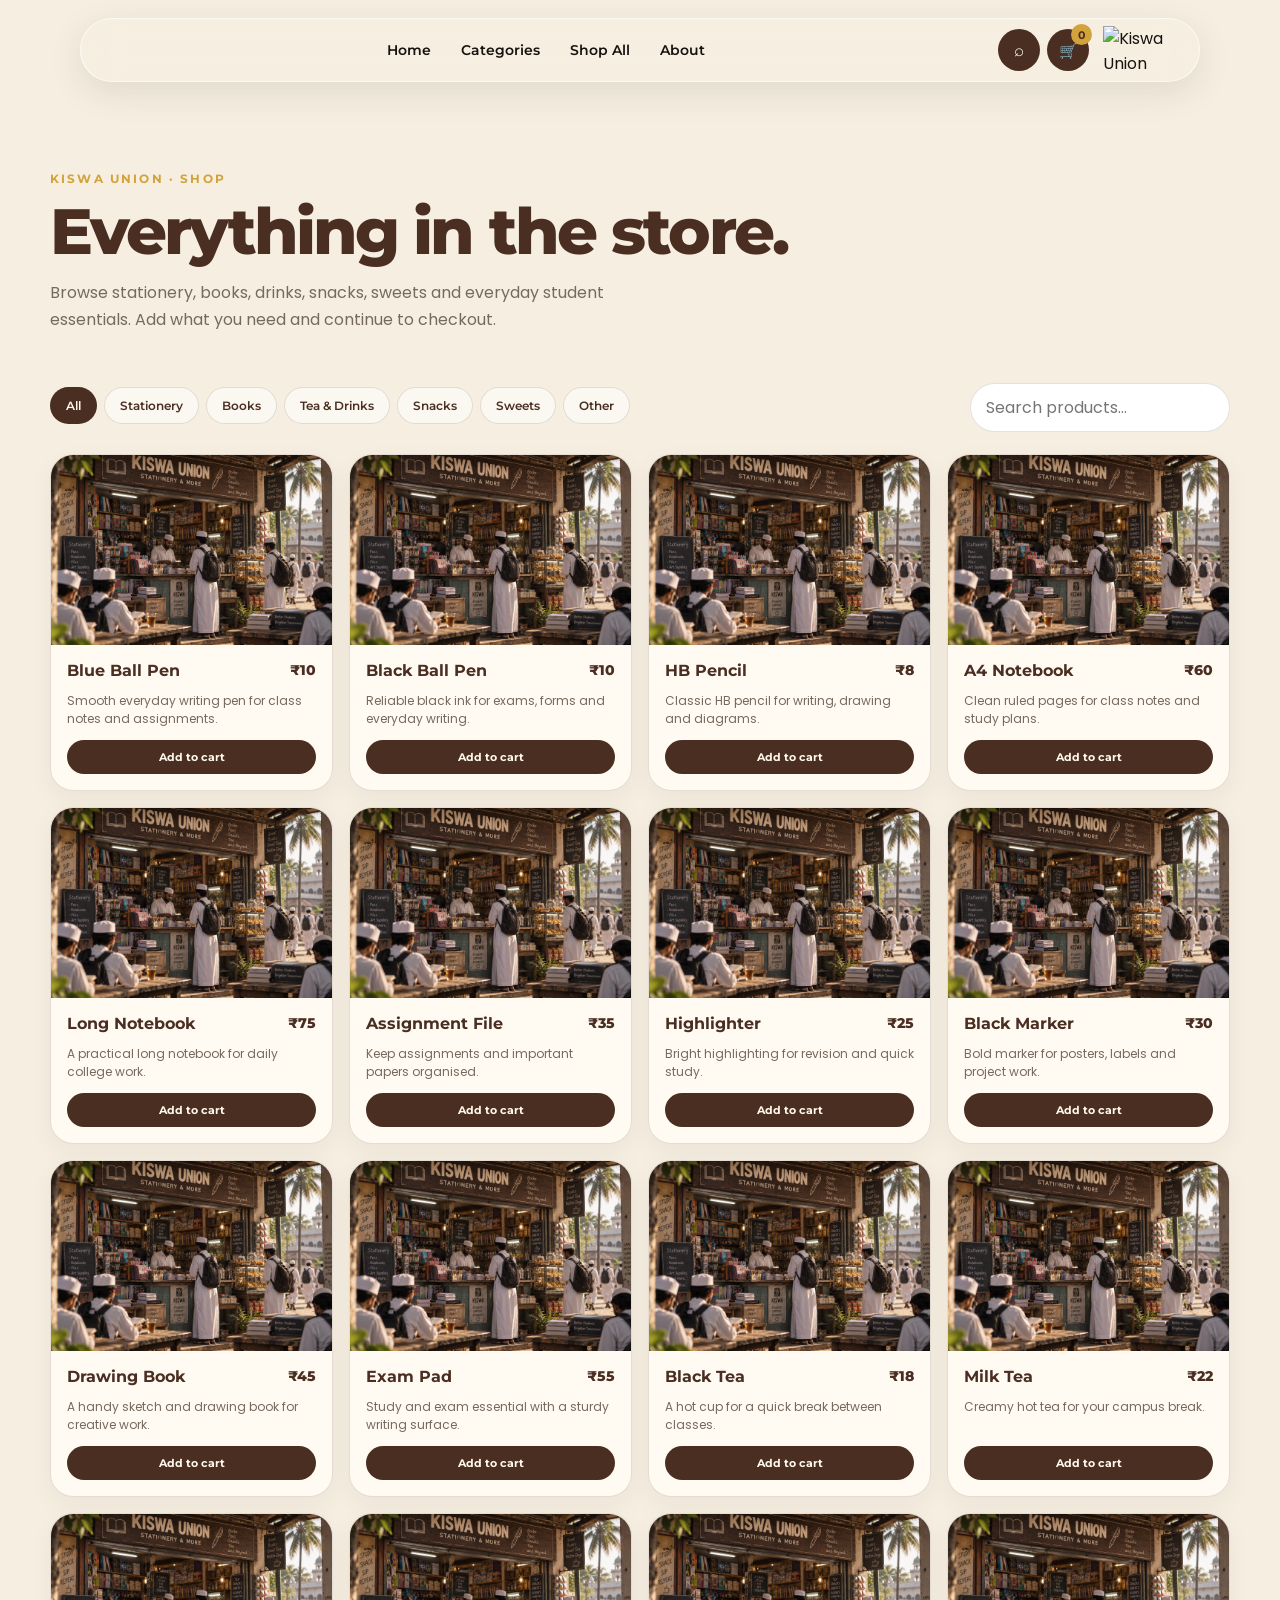
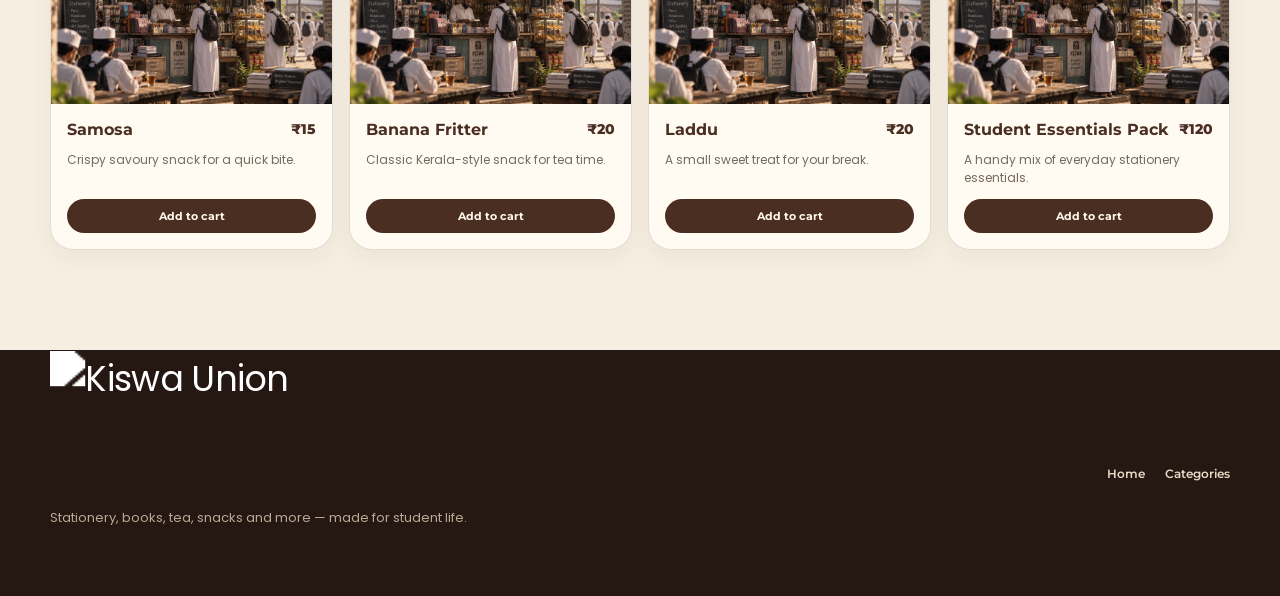
==== store.html @ 6be7a2ee "Add files via upload" ====
<!DOCTYPE html><html lang="en"><head><meta charset="UTF-8"><meta name="viewport" content="width=device-width,initial-scale=1.0"><title>Shop All — Kiswa Union</title><link rel="preconnect" href="https://fonts.googleapis.com"><link rel="preconnect" href="https://fonts.gstatic.com" crossorigin><link href="https://fonts.googleapis.com/css2?family=Montserrat:wght@500;600;700;800&family=Poppins:wght@400;500;600;700&display=swap" rel="stylesheet"><link rel="stylesheet" href="style.css"></head><body><header class="site-header"><a class="brand" href="index.html"><img src="assets/logo.png" alt="Kiswa Union"></a><nav class="nav-links" id="storeNav"><a href="index.html">Home</a><a href="index.html#categories">Categories</a><a href="store.html">Shop All</a><a href="index.html#about">About</a></nav><div class="header-actions"><button class="icon-btn" id="storeSearch">⌕</button><button class="icon-btn cart-btn" id="storeCart">🛒 <span id="storeCartCount">0</span></button><button class="menu-toggle" id="storeMenu">☰</button></div></header><main style="padding-top:120px"><section class="section" style="padding-top:45px"><span class="kicker">KISWA UNION · SHOP</span><div class="section-head"><div><h2>Everything in the store.</h2><p style="max-width:620px;color:var(--muted);line-height:1.7">Browse stationery, books, drinks, snacks, sweets and everyday student essentials. Add what you need and continue to checkout.</p></div></div><div class="menu-toolbar"><div class="category-tabs" id="storeTabs"><button class="active" data-cat="all">All</button><button data-cat="stationery">Stationery</button><button data-cat="books">Books</button><button data-cat="tea">Tea & Drinks</button><button data-cat="snacks">Snacks</button><button data-cat="sweet">Sweets</button><button data-cat="other">Other</button></div><input id="storeSearchInput" style="max-width:260px;padding:11px 15px;border:1px solid var(--line);border-radius:999px;background:#fff;outline:none" placeholder="Search products..."></div><div class="menu-grid" id="storeGrid"></div></section></main><footer class="footer"><div class="footer-brand"><img src="assets/logo.png" alt="Kiswa Union"><p>Stationery, books, tea, snacks and more — made for student life.</p></div><div class="footer-links"><a href="index.html">Home</a><a href="index.html#categories">Categories</a></div></footer><script>const products=JSON.parse(localStorage.getItem('kiswaUnionProducts')||'null')||[{"id": 1, "name": "Blue Ball Pen", "cat": "stationery", "price": 10, "desc": "Smooth everyday writing pen for class notes and assignments.", "img": "assets/images/kiswa-hero.png"}, {"id": 2, "name": "Black Ball Pen", "cat": "stationery", "price": 10, "desc": "Reliable black ink for exams, forms and everyday writing.", "img": "assets/images/kiswa-hero.png"}, {"id": 3, "name": "HB Pencil", "cat": "stationery", "price": 8, "desc": "Classic HB pencil for writing, drawing and diagrams.", "img": "assets/images/kiswa-hero.png"}, {"id": 4, "name": "A4 Notebook", "cat": "books", "price": 60, "desc": "Clean ruled pages for class notes and study plans.", "img": "assets/images/kiswa-hero.png"}, {"id": 5, "name": "Long Notebook", "cat": "books", "price": 75, "desc": "A practical long notebook for daily college work.", "img": "assets/images/kiswa-hero.png"}, {"id": 6, "name": "Assignment File", "cat": "stationery", "price": 35, "desc": "Keep assignments and important papers organised.", "img": "assets/images/kiswa-hero.png"}, {"id": 7, "name": "Highlighter", "cat": "stationery", "price": 25, "desc": "Bright highlighting for revision and quick study.", "img": "assets/images/kiswa-hero.png"}, {"id": 8, "name": "Black Marker", "cat": "stationery", "price": 30, "desc": "Bold marker for posters, labels and project work.", "img": "assets/images/kiswa-hero.png"}, {"id": 9, "name": "Drawing Book", "cat": "books", "price": 45, "desc": "A handy sketch and drawing book for creative work.", "img": "assets/images/kiswa-hero.png"}, {"id": 10, "name": "Exam Pad", "cat": "stationery", "price": 55, "desc": "Study and exam essential with a sturdy writing surface.", "img": "assets/images/kiswa-hero.png"}, {"id": 11, "name": "Black Tea", "cat": "tea", "price": 18, "desc": "A hot cup for a quick break between classes.", "img": "assets/images/kiswa-hero.png"}, {"id": 12, "name": "Milk Tea", "cat": "tea", "price": 22, "desc": "Creamy hot tea for your campus break.", "img": "assets/images/kiswa-hero.png"}, {"id": 13, "name": "Samosa", "cat": "snacks", "price": 15, "desc": "Crispy savoury snack for a quick bite.", "img": "assets/images/kiswa-hero.png"}, {"id": 14, "name": "Banana Fritter", "cat": "snacks", "price": 20, "desc": "Classic Kerala-style snack for tea time.", "img": "assets/images/kiswa-hero.png"}, {"id": 15, "name": "Laddu", "cat": "sweet", "price": 20, "desc": "A small sweet treat for your break.", "img": "assets/images/kiswa-hero.png"}, {"id": 16, "name": "Student Essentials Pack", "cat": "other", "price": 120, "desc": "A handy mix of everyday stationery essentials.", "img": "assets/images/kiswa-hero.png"}];let cat=new URLSearchParams(location.search).get('cat')||'all';const grid=document.querySelector('#storeGrid');function money(n){return '₹'+Number(n).toLocaleString('en-IN')}function render(){const q=(document.querySelector('#storeSearchInput').value||'').toLowerCase();let list=products.filter(p=>(cat==='all'||p.cat===cat)&&(`${p.name} ${p.desc}`).toLowerCase().includes(q));grid.innerHTML=list.map(p=>`<article class="menu-card"><div class="card-img"><img src="${p.img}" alt="${p.name}"></div><div class="card-body"><div class="card-top"><h3>${p.name}</h3><span class="price">${money(p.price)}</span></div><p>${p.desc}</p><div class="card-actions"><button class="add-btn" data-add="${p.id}">Add to cart</button></div></div></article>`).join('')||'<div class="empty-state">No products found.</div>'}grid.addEventListener('click',e=>{const b=e.target.closest('[data-add]');if(!b)return;const p=products.find(x=>x.id==b.dataset.add);let cart=JSON.parse(localStorage.getItem('kiswaUnionCart')||'[]');const i=cart.find(x=>x.id===p.id);if(i)i.qty++;else cart.push({...p,qty:1});localStorage.setItem('kiswaUnionCart',JSON.stringify(cart));updateCount();b.textContent='Added ✓';setTimeout(()=>b.textContent='Add to cart',900)});function updateCount(){const c=JSON.parse(localStorage.getItem('kiswaUnionCart')||'[]').reduce((s,i)=>s+i.qty,0);document.querySelector('#storeCartCount').textContent=c}document.querySelector('#storeSearchInput').addEventListener('input',render);document.querySelector('#storeTabs').addEventListener('click',e=>{const b=e.target.closest('[data-cat]');if(!b)return;cat=b.dataset.cat;document.querySelectorAll('#storeTabs button').forEach(x=>x.classList.toggle('active',x===b));render()});document.querySelector('#storeCart').onclick=()=>location.href='index.html#cart';document.querySelector('#storeMenu').onclick=()=>document.querySelector('#storeNav').classList.toggle('show');window.addEventListener('scroll',()=>document.querySelector('.site-header').classList.toggle('scrolled',scrollY>50));updateCount();render();</script></body></html>
---- style.css ----
@import url('https://fonts.googleapis.com/css2?family=Montserrat:wght@500;600;700;800&family=Poppins:wght@400;500;600;700&display=swap');
:root{--bg:#f6efe1;--paper:#fffaf2;--ink:#17120f;--muted:#766a5e;--brown:#4b2e22;--brown2:#251711;--gold:#d2a33b;--green:#63705a;--line:rgba(75,46,34,.14);--shadow:0 24px 70px rgba(45,28,20,.13);--radius:28px}
*{box-sizing:border-box}html{scroll-behavior:smooth}body{margin:0;background:var(--bg);color:var(--ink);font-family:Poppins,Arial,sans-serif;overflow-x:hidden}body.locked{overflow:hidden}img{max-width:100%;display:block}button,a,input,select,textarea{font:inherit}button,a{cursor:pointer;-webkit-tap-highlight-color:transparent}a{text-decoration:none;color:inherit}button{border:0}.malli{font-family:Poppins,sans-serif}.loader{position:fixed;inset:0;z-index:9999;background:var(--brown2);color:#fff7e7;display:grid;place-items:center;align-content:center;gap:13px;transition:.6s}.loader.hide{opacity:0;visibility:hidden}.loader-mark{font-family:Montserrat;font-weight:800;font-size:46px;letter-spacing:-3px}.loader-line{width:100px;height:3px;background:var(--gold);border-radius:20px}.loader p{font-family:Montserrat;font-weight:600;margin:0}
.site-header{position:fixed;z-index:50;top:18px;left:50%;transform:translateX(-50%);width:min(1120px,calc(100% - 36px));display:flex;align-items:center;gap:14px;padding:7px 10px 7px 16px;background:rgba(247,239,225,.60);border:1px solid rgba(255,255,255,.58);backdrop-filter:blur(22px);-webkit-backdrop-filter:blur(22px);border-radius:999px;box-shadow:0 10px 35px rgba(40,25,17,.10);transition:.35s ease}.site-header.scrolled{top:9px;width:min(970px,calc(100% - 56px));padding:5px 8px 5px 13px;background:rgba(247,239,225,.42);box-shadow:0 7px 26px rgba(40,25,17,.08)}.brand{width:86px;flex:0 0 86px;order:3;margin-left:auto}.brand img{width:100%;height:48px;object-fit:contain}.site-header.scrolled .brand{width:72px;flex-basis:72px}.site-header.scrolled .brand img{height:40px}.nav-links{display:flex;align-items:center;justify-content:center;gap:2px;flex:1;order:1;margin-left:10px}.nav-links a{padding:9px 14px;border-radius:999px;font-family:Montserrat;font-size:14px;font-weight:600;white-space:nowrap;transition:.25s}.nav-links a:hover{background:rgba(75,46,34,.10)}.site-header.scrolled .nav-links a{padding:7px 12px;font-size:13px}.header-actions{display:flex;align-items:center;gap:7px;order:2;flex:0 0 auto}.icon-btn,.menu-toggle{width:42px;height:42px;border-radius:50%;display:grid;place-items:center;background:var(--brown);color:#fff8eb;font-size:17px;position:relative}.cart-btn{font-size:15px}.cart-btn span{position:absolute;right:-3px;top:-5px;width:21px;height:21px;border-radius:50%;display:grid;place-items:center;background:var(--gold);color:var(--brown);font:700 11px Montserrat}.menu-toggle{display:none;background:rgba(75,46,34,.12);color:var(--brown)}
.hero{min-height:780px;position:relative;display:grid;align-items:end;overflow:hidden}.hero-image{position:absolute;inset:0;background:url('assets/images/kiswa-hero.png') center/cover no-repeat;transform:scale(1.02)}.hero-overlay{position:absolute;inset:0;background:linear-gradient(90deg,rgba(18,10,7,.83) 0%,rgba(18,10,7,.56) 42%,rgba(18,10,7,.16) 78%),linear-gradient(0deg,rgba(18,10,7,.48),transparent 45%)}.hero-content{position:relative;z-index:2;width:min(1180px,calc(100% - 40px));margin:0 auto;padding:180px 0 110px;color:white}.eyebrow,.kicker{font:700 12px Montserrat;letter-spacing:.18em;text-transform:uppercase;color:var(--gold)}.hero h1{font:800 clamp(52px,7.5vw,104px)/.93 Montserrat;margin:18px 0 25px;letter-spacing:-.055em}.hero h1 span{color:#f1dca8}.hero p{max-width:650px;font-size:clamp(17px,2vw,22px);line-height:1.65;color:#f7ead8;margin:0 0 30px}.hero-actions{display:flex;gap:12px;flex-wrap:wrap}.btn{display:inline-flex;align-items:center;justify-content:center;min-height:50px;padding:13px 22px;border-radius:999px;font-family:Montserrat;font-weight:700;font-size:14px;transition:.25s}.btn:hover{transform:translateY(-3px)}.btn-primary{background:var(--gold);color:var(--brown);box-shadow:0 12px 30px rgba(210,163,59,.22)}.btn-glass{border:1px solid rgba(255,255,255,.45);background:rgba(255,255,255,.08);color:white;backdrop-filter:blur(10px)}.btn-dark{background:var(--brown);color:#fff8ec}.hero-mini{margin-top:22px;font-size:13px;color:#eadbc6}.hero-mini span{color:#88a07c}.hero-card{position:absolute;z-index:2;right:6%;bottom:80px;width:180px;padding:18px;border:1px solid rgba(255,255,255,.35);background:rgba(30,18,12,.28);backdrop-filter:blur(12px);border-radius:20px;color:#fff;transform:rotate(3deg)}.hero-card b{display:block;font:700 22px Montserrat}.hero-card span{display:block;font:500 14px Poppins}.hero-card small{display:block;margin-top:12px;color:#e2bd68;font:700 10px Montserrat;letter-spacing:.14em;text-transform:uppercase}
.trust-strip{width:min(1120px,calc(100% - 40px));margin:-1px auto 0;background:var(--paper);padding:24px 32px;display:grid;grid-template-columns:repeat(4,1fr);gap:18px;border-radius:26px 26px 0 0;position:relative;z-index:5;box-shadow:0 -15px 45px rgba(45,28,20,.08)}.trust-strip div{display:flex;gap:12px;align-items:center}.trust-strip strong{font:700 12px Montserrat;color:var(--gold)}.trust-strip span{font-size:14px;font-weight:600}
.section{width:min(1180px,calc(100% - 40px));margin:auto;padding:100px 0}.section-head{display:flex;justify-content:space-between;align-items:end;gap:30px;margin-bottom:34px}.section-head h2,.story-copy h2,.offer-card h2,.visit-card h2{font:800 clamp(40px,5vw,68px)/.98 Montserrat;letter-spacing:-.045em;margin:10px 0 0;color:var(--brown)}.text-link{font:700 13px Montserrat;border-bottom:1px solid var(--brown);padding-bottom:7px}.category-grid{display:grid;grid-template-columns:1.4fr 1fr 1fr;grid-template-rows:1fr 1fr;gap:16px}.category-card{position:relative;min-height:220px;border:1px solid var(--line);border-radius:25px;padding:26px;background:linear-gradient(135deg,#fffaf2,#efe1c8);overflow:hidden;display:flex;flex-direction:column;justify-content:space-between;transition:.3s}.category-card:hover{transform:translateY(-5px);box-shadow:var(--shadow)}.category-large{grid-row:span 2;background:linear-gradient(145deg,#4b2e22,#291a13);color:#fff7e8}.category-icon{font-size:34px}.category-card small{font:700 10px Montserrat;letter-spacing:.15em;color:var(--gold)}.category-card h3{font:700 25px Montserrat;margin:7px 0}.category-card p{font-size:14px;line-height:1.55;color:var(--muted);max-width:330px}.category-large p{color:#dfd0bc}.category-card>b{position:absolute;right:24px;bottom:22px;font-size:24px;color:var(--gold)}
.featured-section{padding-top:30px}.menu-toolbar{display:flex;justify-content:space-between;gap:18px;align-items:center;margin-bottom:22px}.category-tabs{display:flex;gap:7px;overflow:auto;padding-bottom:4px}.category-tabs button,.filter-fav{background:rgba(255,255,255,.55);border:1px solid var(--line);padding:10px 15px;border-radius:999px;white-space:nowrap;font:600 12px Montserrat;color:var(--brown)}.category-tabs button.active,.category-tabs button:hover,.filter-fav.active{background:var(--brown);color:#fff8ec}.menu-grid{display:grid;grid-template-columns:repeat(4,1fr);gap:16px}.menu-card{background:var(--paper);border:1px solid var(--line);border-radius:23px;overflow:hidden;box-shadow:0 8px 25px rgba(45,28,20,.05);transition:.3s}.menu-card:hover{transform:translateY(-5px);box-shadow:var(--shadow)}.card-img{height:190px;position:relative;overflow:hidden;background:#eadbc1}.card-img img{width:100%;height:100%;object-fit:cover;filter:saturate(.78)}.fav-btn{position:absolute;right:10px;top:10px;width:36px;height:36px;border-radius:50%;background:rgba(255,250,242,.9);font-size:18px;color:var(--brown)}.fav-btn.active{background:var(--gold)}.card-body{padding:16px}.card-top{display:flex;justify-content:space-between;gap:8px;align-items:start}.card-body h3{font:700 16px Montserrat;margin:0;color:var(--brown)}.price{font:800 14px Montserrat;color:var(--brown);white-space:nowrap}.card-body p{font-size:12px;line-height:1.5;color:var(--muted);min-height:36px}.card-actions{display:flex;gap:7px}.add-btn{flex:1;background:var(--brown);color:#fff8ec;border-radius:999px;padding:10px;font:700 11px Montserrat}.info-btn{width:36px;border:1px solid var(--line);border-radius:50%;background:transparent;color:var(--brown)}.hidden-action{display:none}
.story-section{width:min(1180px,calc(100% - 40px));margin:0 auto 100px;display:grid;grid-template-columns:1fr 1fr;background:#e8dcc8;border-radius:32px;overflow:hidden}.story-image{min-height:540px}.story-image img{width:100%;height:100%;object-fit:cover}.story-copy{padding:70px 65px;display:flex;flex-direction:column;justify-content:center}.story-copy p{color:var(--muted);font-size:16px;line-height:1.8;max-width:540px}.story-points{display:grid;gap:12px;margin:12px 0 25px}.story-points div{display:flex;gap:10px;align-items:center;font:600 14px Montserrat}.story-points span{width:26px;height:26px;border-radius:50%;display:grid;place-items:center;background:var(--gold);color:var(--brown)}
.offer-section{width:min(1180px,calc(100% - 40px));margin:0 auto 100px;display:grid;grid-template-columns:1fr 1fr;border-radius:30px;overflow:hidden;background:var(--brown2)}.offer-card{padding:65px;color:#fff5e5}.offer-card h2{color:#fff5e5}.offer-card p{color:#d5c5b1;max-width:470px;line-height:1.7}.offer-tag{font:700 11px Montserrat;letter-spacing:.15em;color:var(--gold)}.offer-art{min-height:360px;background:linear-gradient(135deg,#b78b42,#e5c680);display:grid;place-items:center}.offer-art{
  position:relative;
  overflow:hidden;
  min-height:100%;
  background:#3b241b;
}

.offer-art img{
  width:100%;
  height:100%;
  display:block;
  object-fit:cover;
  object-position:center;
  transition:transform .6s ease;
}

.offer-art:hover img{
  transform:scale(1.03);
}
.visit-section{width:min(1180px,calc(100% - 40px));margin:0 auto 100px}.visit-card{background:var(--paper);border:1px solid var(--line);border-radius:30px;padding:55px;display:grid;grid-template-columns:1fr 1fr;gap:40px}.visit-card p{color:var(--muted);line-height:1.9}.steps{display:grid;gap:12px;align-content:center}.steps>div{display:grid;grid-template-columns:55px 1fr;column-gap:14px;padding:18px;border:1px solid var(--line);border-radius:18px;background:#f5ecdd}.steps span{grid-row:span 2;color:var(--gold);font:700 12px Montserrat}.steps b{font:700 15px Montserrat}.steps small{color:var(--muted);margin-top:3px}
.footer{background:var(--brown2);color:#f7ead8;padding:55px max(25px,calc((100% - 1180px)/2));display:flex;justify-content:space-between;gap:30px;align-items:center}.footer-brand img{width:100px;height:50px;object-fit:contain}.footer p{max-width:420px;color:#bba996;font-size:13px}.footer-links{display:flex;gap:20px;align-items:center;flex-wrap:wrap}.footer-links a,.footer-links button{background:none;color:#e9dac7;font:600 12px Montserrat}.admin-hidden-trigger{opacity:0;width:1px;height:1px;padding:0;overflow:hidden}
.overlay{position:fixed;inset:0;background:rgba(20,11,7,.5);backdrop-filter:blur(5px);z-index:70;opacity:0;visibility:hidden;transition:.25s}.overlay.show{opacity:1;visibility:visible}.drawer{position:fixed;z-index:80;top:0;right:0;height:100dvh;width:min(480px,100%);background:var(--paper);padding:30px;transform:translateX(105%);transition:.35s;display:flex;flex-direction:column;box-shadow:-20px 0 70px rgba(0,0,0,.2)}.drawer.show{transform:translateX(0)}.drawer-head{display:flex;justify-content:space-between;align-items:start;margin-bottom:22px}.drawer-head h3{font:800 40px Montserrat;color:var(--brown);margin:6px 0}.close-btn,.modal-close{width:40px;height:40px;border-radius:50%;background:var(--brown);color:#fff8ec;font-size:24px;display:grid;place-items:center}.search-input{width:100%;border:1px solid var(--line);background:#fff;border-radius:16px;padding:14px;outline:none}.search-results{overflow:auto;margin-top:18px;display:grid;gap:9px}.search-item{display:flex;justify-content:space-between;gap:10px;padding:13px;background:#fff;border-radius:16px;border:1px solid var(--line);text-align:left}.cart-items{overflow:auto;flex:1;display:grid;align-content:start;gap:10px}.cart-item{display:grid;grid-template-columns:65px 1fr auto;gap:10px;align-items:center;background:#fff;padding:10px;border-radius:17px;border:1px solid var(--line)}.cart-item img{width:65px;height:65px;object-fit:cover;border-radius:13px}.cart-item h4{font:700 14px Montserrat;margin:0;color:var(--brown)}.cart-item p{margin:4px 0;color:var(--muted);font-size:12px}.qty{display:flex;align-items:center;gap:7px}.qty button{width:26px;height:26px;border-radius:50%;background:#f1e6d3;color:var(--brown)}.cart-bottom{border-top:1px solid var(--line);padding-top:16px}.total-row{display:flex;justify-content:space-between;font:700 18px Montserrat}.checkout-btn,.whatsapp-btn{width:100%;padding:14px;border-radius:999px;background:var(--brown);color:#fff8ec;margin-top:9px;font:700 13px Montserrat}.whatsapp-btn{background:#258b55}.modal-wrap{position:fixed;inset:0;z-index:100;display:grid;place-items:center;background:rgba(24,12,7,.6);backdrop-filter:blur(7px);opacity:0;visibility:hidden;padding:18px;transition:.25s}.modal-wrap.show{opacity:1;visibility:visible}.modal{width:min(570px,100%);max-height:91dvh;overflow:auto;background:var(--paper);border-radius:28px;padding:32px;position:relative;box-shadow:var(--shadow)}.modal-close{position:absolute;right:15px;top:15px}.modal h2{font:800 42px/1 Montserrat;color:var(--brown);margin:10px 0 22px}.checkout-help,.payment-note{color:var(--muted);font-size:13px}.student-details-box{display:grid;gap:13px}.modal form{display:grid;gap:13px}.modal label{display:grid;gap:6px;font:600 12px Montserrat;color:var(--brown)}.modal input,.modal select,.modal textarea{width:100%;padding:13px 14px;border:1px solid var(--line);border-radius:13px;background:#fff;outline:none;color:var(--ink);font-family:Poppins}.order-summary-box{background:#f0e3cf;border-radius:17px;padding:15px;display:grid;gap:9px}.order-summary-box>div{display:flex;justify-content:space-between;font-size:13px}.coupon-row{gap:8px}.coupon-row input{flex:1}.coupon-btn{padding:0 15px;border-radius:12px;background:var(--brown);color:white;font-size:12px}.summary-total{border-top:1px solid var(--line);padding-top:10px;font:800 18px Montserrat}.coupon-message{color:var(--green)}.payment-icon,.success-check{width:60px;height:60px;border-radius:50%;background:var(--green);color:white;display:grid;place-items:center;font:800 25px Montserrat;margin-bottom:15px}.fake-payment{display:grid;gap:9px;margin:18px 0}.fake-input{background:#fff;border:1px solid var(--line);padding:14px;border-radius:13px;display:flex;justify-content:space-between;font-size:13px}.upi-qr{display:grid;place-items:center;margin:14px auto}.payment-actions{display:grid;grid-template-columns:1fr 1fr;gap:9px}.payment-actions .checkout-btn{margin:0;text-align:center}.payment-disclaimer,.demo-note{font-size:11px;color:var(--muted);display:block;margin-top:13px}.success-actions{display:grid;gap:9px}.success-check{margin:0}.order-number,.tracking-id{font:700 12px Montserrat;color:var(--muted)}.track{display:grid;grid-template-columns:1fr auto 1fr auto 1fr;align-items:center;margin:25px 0}.track-step{display:grid;justify-items:center;gap:5px;color:#a89b88;text-align:center;font-size:11px}.track-step span{width:30px;height:30px;border-radius:50%;display:grid;place-items:center;background:#e5d8bc}.track-step.done,.track-step.active{color:var(--brown)}.track-step.done span,.track-step.active span{background:var(--gold);color:var(--brown)}.track-line{height:2px;background:#d6c7aa}.tracking-note{margin-top:20px;padding:15px;border-radius:15px;background:#f0e3cf;color:var(--brown);font-size:13px}
.admin-head{display:flex;justify-content:space-between;gap:15px;align-items:start}.admin-stats{display:grid;grid-template-columns:repeat(4,1fr);gap:9px;margin:20px 0}.admin-stat{padding:15px;background:#f0e3cf;border-radius:15px;display:grid;gap:3px}.admin-stat strong{font:800 20px Montserrat;color:var(--brown)}.admin-stat span{font-size:11px;color:var(--muted)}.admin-grid{display:grid;grid-template-columns:.9fr 1.1fr;gap:15px}.admin-card{background:#fff;border:1px solid var(--line);border-radius:18px;padding:18px;margin-top:15px}.admin-card-head{display:flex;justify-content:space-between;align-items:center;gap:10px}.admin-card h3{font:700 16px Montserrat;color:var(--brown)}.admin-product-list,.admin-orders{display:grid;gap:8px;max-height:350px;overflow:auto}.admin-product-row,.admin-order-row{display:grid;grid-template-columns:48px 1fr auto;gap:9px;align-items:center;padding:9px;border:1px solid var(--line);border-radius:13px}.admin-product-row img{width:48px;height:48px;border-radius:10px;object-fit:cover}.admin-product-main{display:grid;gap:3px}.admin-product-main strong{font-size:12px}.admin-product-main small,.admin-order-row small{font-size:10px;color:var(--muted)}.admin-product-actions{display:flex;gap:5px}.admin-product-actions button,.danger-btn{padding:7px 9px;border-radius:9px;background:#eee1ce;font-size:10px}.admin-product-actions .danger,.danger-btn{background:#f2d6d1;color:#8b2e25}.admin-order-row{grid-template-columns:1fr auto}
.empty-state{padding:35px;border:1px dashed var(--line);border-radius:20px;color:var(--muted);text-align:center;grid-column:1/-1}
@media(max-width:950px){.site-header{width:calc(100% - 26px)}.nav-links{margin-left:0}.nav-links a{padding:8px 10px;font-size:12px}.menu-grid{grid-template-columns:repeat(3,1fr)}.category-grid{grid-template-columns:1fr 1fr}.category-large{grid-row:auto;grid-column:span 2}.hero-card{display:none}.story-copy{padding:45px}.admin-grid{grid-template-columns:1fr}}
@media(max-width:700px){.site-header{top:10px;padding:6px 7px}.nav-links{position:absolute;top:62px;left:0;right:0;display:none;flex-direction:column;align-items:stretch;padding:10px;background:rgba(255,250,242,.94);border:1px solid var(--line);border-radius:20px;box-shadow:var(--shadow);margin:0}.nav-links.show{display:flex}.nav-links a{text-align:center;padding:11px}.menu-toggle{display:grid}.brand{width:75px;flex-basis:75px}.brand img{height:42px}.header-actions{margin-left:auto}.hero{min-height:760px}.hero-content{width:calc(100% - 30px);padding-bottom:80px}.hero h1{font-size:54px}.hero p{font-size:15px}.trust-strip{width:calc(100% - 20px);grid-template-columns:1fr 1fr;padding:20px}.section,.story-section,.offer-section,.visit-section{width:calc(100% - 28px)}.section{padding:75px 0}.section-head{align-items:start;flex-direction:column;gap:12px}.category-grid{grid-template-columns:1fr}.category-large{grid-column:auto}.menu-toolbar{align-items:start;flex-direction:column}.menu-grid{grid-template-columns:1fr 1fr}.story-section{grid-template-columns:1fr}.story-image{min-height:300px}.story-copy{padding:35px}.offer-section{grid-template-columns:1fr}.offer-card{padding:40px}.offer-art{min-height:260px}.visit-card{grid-template-columns:1fr;padding:35px}.footer{flex-direction:column;align-items:flex-start}.payment-actions{grid-template-columns:1fr}.admin-stats{grid-template-columns:1fr 1fr}}
@media(max-width:480px){.menu-grid{grid-template-columns:1fr}.hero h1{font-size:47px}.hero-actions .btn{width:100%}.trust-strip{grid-template-columns:1fr}.site-header.scrolled{width:calc(100% - 24px)}.site-header.scrolled .nav-links a{font-size:12px}}
.stationery-card{
  position:relative;
  overflow:hidden;
  background:#3b241b;
}

.stationery-card .category-image{
  position:absolute;
  inset:0;
  width:100%;
  height:100%;
  object-fit:cover;
  object-position:center;
  transition:transform .6s ease;
}

.stationery-card .category-overlay{
  position:absolute;
  inset:0;
  background:linear-gradient(
    180deg,
    rgba(40,22,15,.05) 15%,
    rgba(40,22,15,.35) 50%,
    rgba(40,22,15,.94) 100%
  );
}

.stationery-card:hover .category-image{
  transform:scale(1.05);
}

.stationery-card .category-content,
.stationery-card > b{
  position:relative;
  z-index:2;
}

.footer-brand img {
  width: 190px;
  height: 90px;
  object-fit: contain;
  filter: brightness(0) invert(1);
  transform: scale(2.2);
  transform-origin: left center;
}

.story-image{
  overflow:hidden;
}

.story-image img{
  width:100%;
  height:100%;
  object-fit:cover;
  transition:transform .6s ease;
}

.story-image:hover img{
  transform:scale(1.04);
}


.hero-image{
  transition:transform .7s ease;
}

.hero:hover .hero-image{
  transform:scale(1.04);
}

.heed {
  transition: transform 0.4s ease;
  transform-origin: left center;
}

.heed:hover {
  transform: scale(1.03);
}

.heed:hover {
  transform: scale(1.02);
}


/* ================================
   LARGE ADMIN PANEL
================================ */

.admin-modal {
  width: min(1150px, 96vw);
  max-width: 1150px;
  max-height: 94vh;
  overflow-y: auto;
  padding: 42px;
}

/* Admin header */
.admin-head {
  display: flex;
  align-items: center;
  justify-content: space-between;
  gap: 20px;
  margin-bottom: 25px;
  padding-right: 35px;
}

/* Statistics */
.admin-stats {
  display: grid;
  grid-template-columns: repeat(4, 1fr);
  gap: 14px;
  margin-bottom: 22px;
}

.admin-stat {
  background: #fff;
  border: 1px solid var(--line);
  border-radius: 20px;
  padding: 20px;
  display: grid;
  gap: 5px;
}

.admin-stat strong {
  font-size: 28px;
  color: var(--brown);
}

.admin-stat span {
  color: var(--muted);
  font-size: 14px;
}

/* Product form + product list */
.admin-grid {
  display: grid;
  grid-template-columns: 360px minmax(0, 1fr);
  gap: 20px;
  align-items: start;
}

.admin-card {
  background: rgba(255,255,255,.72);
  border: 1px solid var(--line);
  border-radius: 24px;
  padding: 22px;
  min-width: 0;
}

.admin-card-head {
  display: flex;
  align-items: center;
  justify-content: space-between;
  gap: 12px;
  margin-bottom: 18px;
}

.admin-card-head h3 {
  margin: 0;
  color: var(--brown);
  font-size: 22px;
}

/* PRODUCT LIST */
.admin-product-list {
  display: grid;
  gap: 10px;
  max-height: 560px;
  overflow-y: auto;
  padding-right: 6px;
}

/* scrollbar */
.admin-product-list::-webkit-scrollbar {
  width: 7px;
}

.admin-product-list::-webkit-scrollbar-thumb {
  background: #c9b99a;
  border-radius: 20px;
}

.admin-product-list::-webkit-scrollbar-track {
  background: transparent;
}

/* Each product */
.admin-product-row {
  display: grid;
  grid-template-columns: 65px minmax(0, 1fr) auto;
  align-items: center;
  gap: 12px;
  background: #fff;
  border: 1px solid var(--line);
  border-radius: 17px;
  padding: 10px;
}

.admin-product-row img {
  width: 65px;
  height: 65px;
  object-fit: cover;
  border-radius: 13px;
  background: #eee;
}

.admin-product-main {
  min-width: 0;
}

.admin-product-main strong {
  display: block;
  color: var(--brown);
  font-size: 16px;
  white-space: nowrap;
  overflow: hidden;
  text-overflow: ellipsis;
}

.admin-product-main small {
  display: block;
  color: var(--muted);
  margin-top: 5px;
}

.admin-product-actions {
  display: flex;
  gap: 6px;
}

.admin-product-actions button {
  padding: 9px 12px;
  border-radius: 10px;
  background: #eee2ca;
  color: var(--brown);
  font-size: 13px;
}

.admin-product-actions button.danger {
  background: #f4d8d2;
  color: #8d3328;
}

/* Recent orders */
.admin-orders-card {
  margin-top: 20px;
}

.admin-orders {
  display: grid;
  gap: 10px;
  max-height: 280px;
  overflow-y: auto;
}

.admin-order-row {
  display: flex;
  justify-content: space-between;
  align-items: center;
  gap: 15px;
  background: #fff;
  border: 1px solid var(--line);
  border-radius: 15px;
  padding: 14px 16px;
}

.admin-order-row small {
  display: block;
  color: var(--muted);
  margin-top: 4px;
}

/* Mobile */
@media (max-width: 800px) {
  .admin-modal {
    width: 96vw;
    padding: 25px;
  }

  .admin-grid {
    grid-template-columns: 1fr;
  }

  .admin-stats {
    grid-template-columns: repeat(2, 1fr);
  }

  .admin-product-list {
    max-height: 450px;
  }
}

@media (max-width: 500px) {
  .admin-modal {
    padding: 20px;
  }

  .admin-head {
    align-items: flex-start;
    flex-direction: column;
  }

  .admin-stats {
    grid-template-columns: 1fr 1fr;
  }

  .admin-product-row {
    grid-template-columns: 55px minmax(0, 1fr);
  }

  .admin-product-row img {
    width: 55px;
    height: 55px;
  }

  .admin-product-actions {
    grid-column: 2;
  }
}

.hero-card{
  transform-origin:50% 0%;
  animation: hangingBoard 5s ease-in-out infinite;
  will-change:transform;
}

@keyframes hangingBoard{
  0%{
    transform:rotate(3deg) translateY(0);
  }

  20%{
    transform:rotate(1.2deg) translateY(1px);
  }

  40%{
    transform:rotate(-2.5deg) translateY(3px);
  }

  60%{
    transform:rotate(-1deg) translateY(1px);
  }

  80%{
    transform:rotate(2deg) translateY(2px);
  }

  100%{
    transform:rotate(3deg) translateY(0);
  }
}
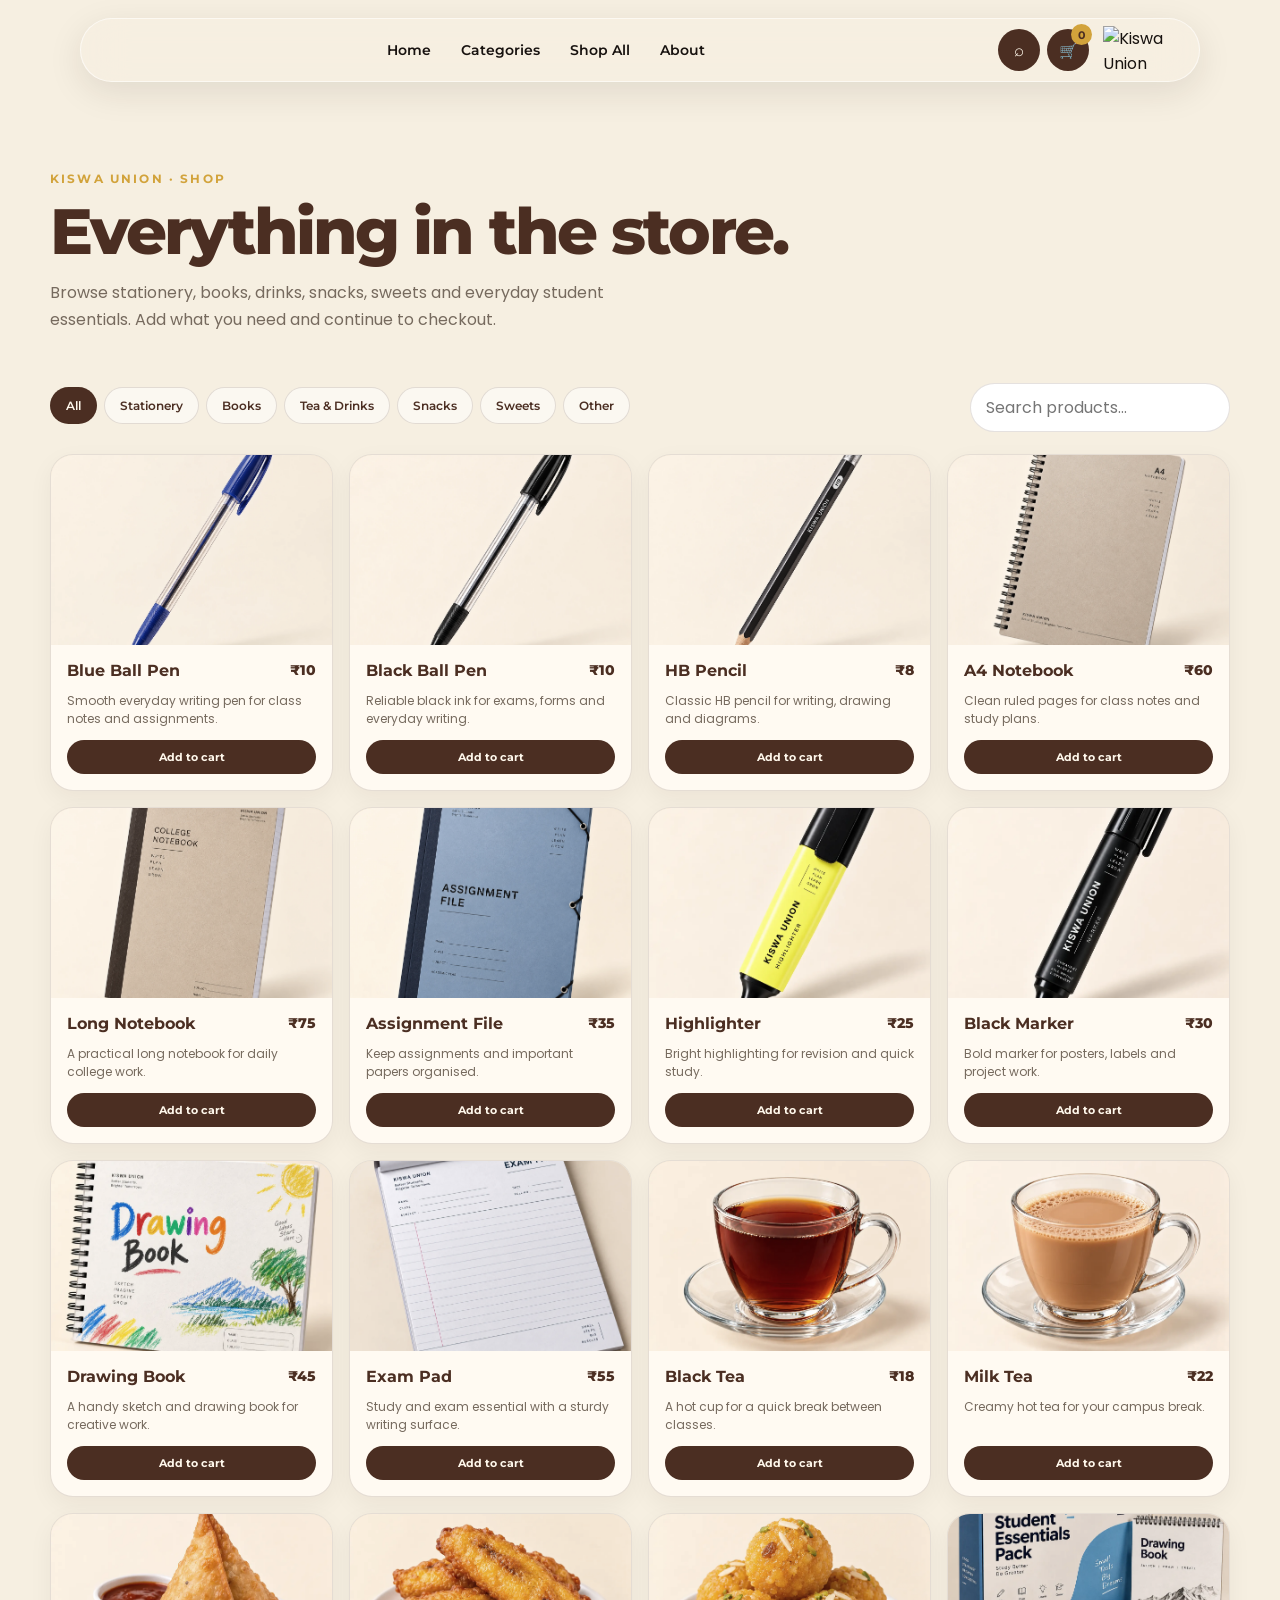
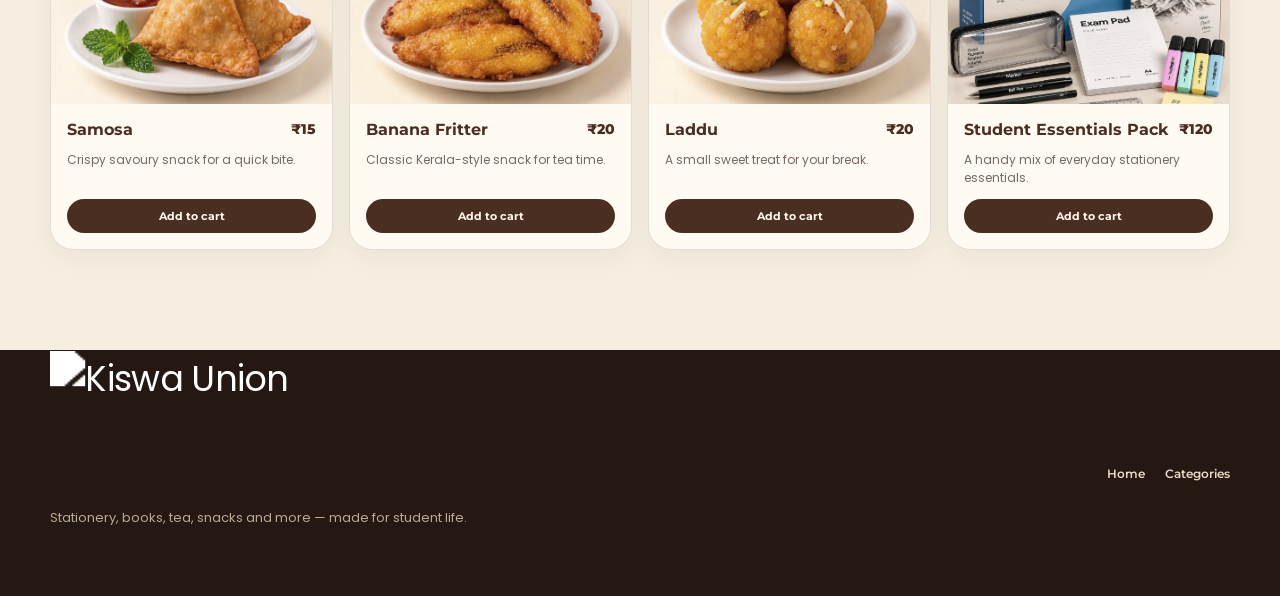
==== commit b3672fd3: "Update store.html" ====
--- a/store.html
+++ b/store.html
@@ -1 +1,522 @@
-<!DOCTYPE html><html lang="en"><head><meta charset="UTF-8"><meta name="viewport" content="width=device-width,initial-scale=1.0"><title>Shop All — Kiswa Union</title><link rel="preconnect" href="https://fonts.googleapis.com"><link rel="preconnect" href="https://fonts.gstatic.com" crossorigin><link href="https://fonts.googleapis.com/css2?family=Montserrat:wght@500;600;700;800&family=Poppins:wght@400;500;600;700&display=swap" rel="stylesheet"><link rel="stylesheet" href="style.css"></head><body><header class="site-header"><a class="brand" href="index.html"><img src="assets/logo.png" alt="Kiswa Union"></a><nav class="nav-links" id="storeNav"><a href="index.html">Home</a><a href="index.html#categories">Categories</a><a href="store.html">Shop All</a><a href="index.html#about">About</a></nav><div class="header-actions"><button class="icon-btn" id="storeSearch">⌕</button><button class="icon-btn cart-btn" id="storeCart">🛒 <span id="storeCartCount">0</span></button><button class="menu-toggle" id="storeMenu">☰</button></div></header><main style="padding-top:120px"><section class="section" style="padding-top:45px"><span class="kicker">KISWA UNION · SHOP</span><div class="section-head"><div><h2>Everything in the store.</h2><p style="max-width:620px;color:var(--muted);line-height:1.7">Browse stationery, books, drinks, snacks, sweets and everyday student essentials. Add what you need and continue to checkout.</p></div></div><div class="menu-toolbar"><div class="category-tabs" id="storeTabs"><button class="active" data-cat="all">All</button><button data-cat="stationery">Stationery</button><button data-cat="books">Books</button><button data-cat="tea">Tea & Drinks</button><button data-cat="snacks">Snacks</button><button data-cat="sweet">Sweets</button><button data-cat="other">Other</button></div><input id="storeSearchInput" style="max-width:260px;padding:11px 15px;border:1px solid var(--line);border-radius:999px;background:#fff;outline:none" placeholder="Search products..."></div><div class="menu-grid" id="storeGrid"></div></section></main><footer class="footer"><div class="footer-brand"><img src="assets/logo.png" alt="Kiswa Union"><p>Stationery, books, tea, snacks and more — made for student life.</p></div><div class="footer-links"><a href="index.html">Home</a><a href="index.html#categories">Categories</a></div></footer><script>const products=JSON.parse(localStorage.getItem('kiswaUnionProducts')||'null')||[{"id": 1, "name": "Blue Ball Pen", "cat": "stationery", "price": 10, "desc": "Smooth everyday writing pen for class notes and assignments.", "img": "assets/images/kiswa-hero.png"}, {"id": 2, "name": "Black Ball Pen", "cat": "stationery", "price": 10, "desc": "Reliable black ink for exams, forms and everyday writing.", "img": "assets/images/kiswa-hero.png"}, {"id": 3, "name": "HB Pencil", "cat": "stationery", "price": 8, "desc": "Classic HB pencil for writing, drawing and diagrams.", "img": "assets/images/kiswa-hero.png"}, {"id": 4, "name": "A4 Notebook", "cat": "books", "price": 60, "desc": "Clean ruled pages for class notes and study plans.", "img": "assets/images/kiswa-hero.png"}, {"id": 5, "name": "Long Notebook", "cat": "books", "price": 75, "desc": "A practical long notebook for daily college work.", "img": "assets/images/kiswa-hero.png"}, {"id": 6, "name": "Assignment File", "cat": "stationery", "price": 35, "desc": "Keep assignments and important papers organised.", "img": "assets/images/kiswa-hero.png"}, {"id": 7, "name": "Highlighter", "cat": "stationery", "price": 25, "desc": "Bright highlighting for revision and quick study.", "img": "assets/images/kiswa-hero.png"}, {"id": 8, "name": "Black Marker", "cat": "stationery", "price": 30, "desc": "Bold marker for posters, labels and project work.", "img": "assets/images/kiswa-hero.png"}, {"id": 9, "name": "Drawing Book", "cat": "books", "price": 45, "desc": "A handy sketch and drawing book for creative work.", "img": "assets/images/kiswa-hero.png"}, {"id": 10, "name": "Exam Pad", "cat": "stationery", "price": 55, "desc": "Study and exam essential with a sturdy writing surface.", "img": "assets/images/kiswa-hero.png"}, {"id": 11, "name": "Black Tea", "cat": "tea", "price": 18, "desc": "A hot cup for a quick break between classes.", "img": "assets/images/kiswa-hero.png"}, {"id": 12, "name": "Milk Tea", "cat": "tea", "price": 22, "desc": "Creamy hot tea for your campus break.", "img": "assets/images/kiswa-hero.png"}, {"id": 13, "name": "Samosa", "cat": "snacks", "price": 15, "desc": "Crispy savoury snack for a quick bite.", "img": "assets/images/kiswa-hero.png"}, {"id": 14, "name": "Banana Fritter", "cat": "snacks", "price": 20, "desc": "Classic Kerala-style snack for tea time.", "img": "assets/images/kiswa-hero.png"}, {"id": 15, "name": "Laddu", "cat": "sweet", "price": 20, "desc": "A small sweet treat for your break.", "img": "assets/images/kiswa-hero.png"}, {"id": 16, "name": "Student Essentials Pack", "cat": "other", "price": 120, "desc": "A handy mix of everyday stationery essentials.", "img": "assets/images/kiswa-hero.png"}];let cat=new URLSearchParams(location.search).get('cat')||'all';const grid=document.querySelector('#storeGrid');function money(n){return '₹'+Number(n).toLocaleString('en-IN')}function render(){const q=(document.querySelector('#storeSearchInput').value||'').toLowerCase();let list=products.filter(p=>(cat==='all'||p.cat===cat)&&(`${p.name} ${p.desc}`).toLowerCase().includes(q));grid.innerHTML=list.map(p=>`<article class="menu-card"><div class="card-img"><img src="${p.img}" alt="${p.name}"></div><div class="card-body"><div class="card-top"><h3>${p.name}</h3><span class="price">${money(p.price)}</span></div><p>${p.desc}</p><div class="card-actions"><button class="add-btn" data-add="${p.id}">Add to cart</button></div></div></article>`).join('')||'<div class="empty-state">No products found.</div>'}grid.addEventListener('click',e=>{const b=e.target.closest('[data-add]');if(!b)return;const p=products.find(x=>x.id==b.dataset.add);let cart=JSON.parse(localStorage.getItem('kiswaUnionCart')||'[]');const i=cart.find(x=>x.id===p.id);if(i)i.qty++;else cart.push({...p,qty:1});localStorage.setItem('kiswaUnionCart',JSON.stringify(cart));updateCount();b.textContent='Added ✓';setTimeout(()=>b.textContent='Add to cart',900)});function updateCount(){const c=JSON.parse(localStorage.getItem('kiswaUnionCart')||'[]').reduce((s,i)=>s+i.qty,0);document.querySelector('#storeCartCount').textContent=c}document.querySelector('#storeSearchInput').addEventListener('input',render);document.querySelector('#storeTabs').addEventListener('click',e=>{const b=e.target.closest('[data-cat]');if(!b)return;cat=b.dataset.cat;document.querySelectorAll('#storeTabs button').forEach(x=>x.classList.toggle('active',x===b));render()});document.querySelector('#storeCart').onclick=()=>location.href='index.html#cart';document.querySelector('#storeMenu').onclick=()=>document.querySelector('#storeNav').classList.toggle('show');window.addEventListener('scroll',()=>document.querySelector('.site-header').classList.toggle('scrolled',scrollY>50));updateCount();render();</script></body></html>+<!DOCTYPE html>
+<html lang="en">
+<head>
+  <meta charset="UTF-8">
+  <meta name="viewport" content="width=device-width, initial-scale=1.0">
+
+  <link rel="icon" type="image/png" href="assets/images/kiswa on.png">
+
+  <title>Shop All — Kiswa Union</title>
+
+  <link rel="preconnect" href="https://fonts.googleapis.com">
+  <link rel="preconnect" href="https://fonts.gstatic.com" crossorigin>
+
+  <link href="https://fonts.googleapis.com/css2?family=Montserrat:wght@500;600;700;800&family=Poppins:wght@400;500;600;700&display=swap" rel="stylesheet">
+
+  <link rel="stylesheet" href="style.css">
+</head>
+
+<body>
+
+<header class="site-header">
+
+  <a class="brand" href="index.html" aria-label="Kiswa Union">
+    <img src="assets/images/logo.webp" alt="Kiswa Union">
+  </a>
+
+  <nav class="nav-links" id="storeNav">
+    <a href="index.html">Home</a>
+    <a href="index.html#categories">Categories</a>
+    <a href="store.html">Shop All</a>
+    <a href="index.html#about">About</a>
+  </nav>
+
+  <div class="header-actions">
+    <button class="icon-btn" id="storeSearch">⌕</button>
+
+    <button class="icon-btn cart-btn" id="storeCart">
+      🛒
+      <span id="storeCartCount">0</span>
+    </button>
+
+    <button class="menu-toggle" id="storeMenu">☰</button>
+  </div>
+
+</header>
+
+
+<main style="padding-top:120px">
+
+  <section class="section" style="padding-top:45px">
+
+    <span class="kicker">KISWA UNION · SHOP</span>
+
+    <div class="section-head">
+      <div>
+        <h2>Everything in the store.</h2>
+
+        <p style="max-width:620px;color:var(--muted);line-height:1.7">
+          Browse stationery, books, drinks, snacks, sweets and everyday student essentials.
+          Add what you need and continue to checkout.
+        </p>
+      </div>
+    </div>
+
+
+    <div class="menu-toolbar">
+
+      <div class="category-tabs" id="storeTabs">
+        <button class="active" data-cat="all">All</button>
+        <button data-cat="stationery">Stationery</button>
+        <button data-cat="books">Books</button>
+        <button data-cat="tea">Tea & Drinks</button>
+        <button data-cat="snacks">Snacks</button>
+        <button data-cat="sweet">Sweets</button>
+        <button data-cat="other">Other</button>
+      </div>
+
+      <input
+        id="storeSearchInput"
+        style="max-width:260px;padding:11px 15px;border:1px solid var(--line);border-radius:999px;background:#fff;outline:none"
+        placeholder="Search products..."
+      >
+
+    </div>
+
+
+    <div class="menu-grid" id="storeGrid"></div>
+
+  </section>
+
+</main>
+
+
+<footer class="footer">
+
+  <div class="footer-brand">
+
+    <img src="assets/images/logo.webp" alt="Kiswa Union">
+
+    <p>
+      Stationery, books, tea, snacks and more — made for student life.
+    </p>
+
+  </div>
+
+  <div class="footer-links">
+    <a href="index.html">Home</a>
+    <a href="index.html#categories">Categories</a>
+  </div>
+
+</footer>
+
+
+<script>
+
+const DEFAULT_PRODUCTS = [
+
+  {
+    id: 1,
+    name: "Blue Ball Pen",
+    cat: "stationery",
+    price: 10,
+    desc: "Smooth everyday writing pen for class notes and assignments.",
+    img: "assets/images/Blue Ball Pen.webp"
+  },
+
+  {
+    id: 2,
+    name: "Black Ball Pen",
+    cat: "stationery",
+    price: 10,
+    desc: "Reliable black ink for exams, forms and everyday writing.",
+    img: "assets/images/Black Ball Pen.webp"
+  },
+
+  {
+    id: 3,
+    name: "HB Pencil",
+    cat: "stationery",
+    price: 8,
+    desc: "Classic HB pencil for writing, drawing and diagrams.",
+    img: "assets/images/HB Pencil.webp"
+  },
+
+  {
+    id: 4,
+    name: "A4 Notebook",
+    cat: "books",
+    price: 60,
+    desc: "Clean ruled pages for class notes and study plans.",
+    img: "assets/images/A4 Notebook.webp"
+  },
+
+  {
+    id: 5,
+    name: "Long Notebook",
+    cat: "books",
+    price: 75,
+    desc: "A practical long notebook for daily college work.",
+    img: "assets/images/Long Notebook.webp"
+  },
+
+  {
+    id: 6,
+    name: "Assignment File",
+    cat: "stationery",
+    price: 35,
+    desc: "Keep assignments and important papers organised.",
+    img: "assets/images/Assignment File.webp"
+  },
+
+  {
+    id: 7,
+    name: "Highlighter",
+    cat: "stationery",
+    price: 25,
+    desc: "Bright highlighting for revision and quick study.",
+    img: "assets/images/Highlighter.webp"
+  },
+
+  {
+    id: 8,
+    name: "Black Marker",
+    cat: "stationery",
+    price: 30,
+    desc: "Bold marker for posters, labels and project work.",
+    img: "assets/images/Black Marker.webp"
+  },
+
+  {
+    id: 9,
+    name: "Drawing Book",
+    cat: "books",
+    price: 45,
+    desc: "A handy sketch and drawing book for creative work.",
+    img: "assets/images/Drawing Book.webp"
+  },
+
+  {
+    id: 10,
+    name: "Exam Pad",
+    cat: "stationery",
+    price: 55,
+    desc: "Study and exam essential with a sturdy writing surface.",
+    img: "assets/images/Exam Pad.webp"
+  },
+
+  {
+    id: 11,
+    name: "Black Tea",
+    cat: "tea",
+    price: 18,
+    desc: "A hot cup for a quick break between classes.",
+    img: "assets/images/Black Tea.webp"
+  },
+
+  {
+    id: 12,
+    name: "Milk Tea",
+    cat: "tea",
+    price: 22,
+    desc: "Creamy hot tea for your campus break.",
+    img: "assets/images/Milk Tea.webp"
+  },
+
+  {
+    id: 13,
+    name: "Samosa",
+    cat: "snacks",
+    price: 15,
+    desc: "Crispy savoury snack for a quick bite.",
+    img: "assets/images/Samosa.webp"
+  },
+
+  {
+    id: 14,
+    name: "Banana Fritter",
+    cat: "snacks",
+    price: 20,
+    desc: "Classic Kerala-style snack for tea time.",
+    img: "assets/images/Banana Fry.webp"
+  },
+
+  {
+    id: 15,
+    name: "Laddu",
+    cat: "sweet",
+    price: 20,
+    desc: "A small sweet treat for your break.",
+    img: "assets/images/Laddu.webp"
+  },
+
+  {
+    id: 16,
+    name: "Student Essentials Pack",
+    cat: "other",
+    price: 120,
+    desc: "A handy mix of everyday stationery essentials.",
+    img: "assets/images/Student Essentials Pack.webp"
+  }
+
+];
+
+
+// Load saved products if they exist.
+// If old saved products contain the previous hero image,
+// automatically replace them with the correct product images.
+
+const savedProducts =
+  JSON.parse(localStorage.getItem("kiswaUnionProducts") || "null");
+
+const products = savedProducts
+  ? DEFAULT_PRODUCTS.map(defaultProduct => {
+
+      const saved = savedProducts.find(
+        p => Number(p.id) === Number(defaultProduct.id)
+      );
+
+      if (!saved) return defaultProduct;
+
+      return {
+        ...defaultProduct,
+        ...saved,
+        img:
+          !saved.img ||
+          saved.img.includes("kiswa-hero") ||
+          saved.img.includes("kiswa-hero.png")
+            ? defaultProduct.img
+            : saved.img
+      };
+
+    })
+  : DEFAULT_PRODUCTS;
+
+
+let cat =
+  new URLSearchParams(location.search).get("cat") || "all";
+
+
+const grid =
+  document.querySelector("#storeGrid");
+
+
+function money(n) {
+  return "₹" + Number(n).toLocaleString("en-IN");
+}
+
+
+function render() {
+
+  const q =
+    (document.querySelector("#storeSearchInput").value || "")
+      .toLowerCase();
+
+  const list =
+    products.filter(p =>
+      (cat === "all" || p.cat === cat) &&
+      (`${p.name} ${p.desc}`)
+        .toLowerCase()
+        .includes(q)
+    );
+
+
+  grid.innerHTML =
+    list.map(p => `
+
+      <article class="menu-card">
+
+        <div class="card-img">
+
+          <img
+            src="${p.img}"
+            alt="${p.name}"
+          >
+
+        </div>
+
+
+        <div class="card-body">
+
+          <div class="card-top">
+
+            <h3>${p.name}</h3>
+
+            <span class="price">
+              ${money(p.price)}
+            </span>
+
+          </div>
+
+
+          <p>
+            ${p.desc}
+          </p>
+
+
+          <div class="card-actions">
+
+            <button
+              class="add-btn"
+              data-add="${p.id}"
+            >
+              Add to cart
+            </button>
+
+          </div>
+
+        </div>
+
+      </article>
+
+    `).join("")
+
+
+    || '<div class="empty-state">No products found.</div>';
+
+}
+
+
+grid.addEventListener("click", e => {
+
+  const b =
+    e.target.closest("[data-add]");
+
+  if (!b) return;
+
+
+  const p =
+    products.find(
+      x => x.id == b.dataset.add
+    );
+
+  if (!p) return;
+
+
+  let cart =
+    JSON.parse(
+      localStorage.getItem("kiswaUnionCart") || "[]"
+    );
+
+
+  const i =
+    cart.find(x => x.id === p.id);
+
+
+  if (i) {
+
+    i.qty++;
+
+  } else {
+
+    cart.push({
+      ...p,
+      qty: 1
+    });
+
+  }
+
+
+  localStorage.setItem(
+    "kiswaUnionCart",
+    JSON.stringify(cart)
+  );
+
+
+  updateCount();
+
+
+  b.textContent = "Added ✓";
+
+
+  setTimeout(
+    () => b.textContent = "Add to cart",
+    900
+  );
+
+});
+
+
+function updateCount() {
+
+  const c =
+    JSON.parse(
+      localStorage.getItem("kiswaUnionCart") || "[]"
+    )
+    .reduce(
+      (s, i) => s + i.qty,
+      0
+    );
+
+
+  document.querySelector(
+    "#storeCartCount"
+  ).textContent = c;
+
+}
+
+
+document
+  .querySelector("#storeSearchInput")
+  .addEventListener(
+    "input",
+    render
+  );
+
+
+document
+  .querySelector("#storeTabs")
+  .addEventListener("click", e => {
+
+    const b =
+      e.target.closest("[data-cat]");
+
+    if (!b) return;
+
+
+    cat = b.dataset.cat;
+
+
+    document
+      .querySelectorAll("#storeTabs button")
+      .forEach(x =>
+        x.classList.toggle(
+          "active",
+          x === b
+        )
+      );
+
+
+    render();
+
+  });
+
+
+document.querySelector("#storeCart").onclick =
+  () => location.href = "index.html#cart";
+
+
+document.querySelector("#storeMenu").onclick =
+  () =>
+    document
+      .querySelector("#storeNav")
+      .classList.toggle("show");
+
+
+window.addEventListener("scroll", () =>
+  document
+    .querySelector(".site-header")
+    .classList.toggle(
+      "scrolled",
+      scrollY > 50
+    )
+);
+
+
+updateCount();
+render();
+
+</script>
+
+</body>
+</html>
--- a/style.css
+++ b/style.css
@@ -384,4 +384,515 @@
   100%{
     transform:rotate(3deg) translateY(0);
   }
-}+}
+
+/* =========================================================
+   KISWA UNION — MOBILE OVERFLOW FIX
+   ========================================================= */
+
+html,
+body {
+  width: 100%;
+  max-width: 100%;
+  margin: 0;
+  padding: 0;
+  overflow-x: hidden !important;
+}
+
+*,
+*::before,
+*::after {
+  box-sizing: border-box;
+}
+
+img,
+video,
+iframe {
+  max-width: 100%;
+}
+
+/* ---------- HEADER ---------- */
+
+@media (max-width: 700px) {
+
+  .site-header {
+    width: calc(100% - 24px) !important;
+    max-width: calc(100% - 24px) !important;
+    left: 50% !important;
+    right: auto !important;
+    transform: translateX(-50%) !important;
+
+    top: 12px !important;
+    padding: 7px 9px !important;
+    gap: 6px !important;
+
+    border-radius: 999px;
+  }
+
+  .brand {
+    width: 105px !important;
+    flex: 0 0 105px !important;
+    order: 3;
+  }
+
+  .brand img {
+    width: 100% !important;
+    height: 48px !important;
+    object-fit: contain;
+  }
+
+  .nav-links {
+    display: none !important;
+  }
+
+  .nav-links.show {
+    display: flex !important;
+    position: absolute !important;
+    top: 64px !important;
+    left: 0 !important;
+    right: 0 !important;
+
+    width: 100% !important;
+    max-width: 100% !important;
+
+    padding: 12px !important;
+    gap: 5px !important;
+
+    border-radius: 22px;
+    background: var(--paper);
+    box-shadow: var(--shadow);
+
+    flex-direction: column;
+  }
+
+  .header-actions {
+    display: flex !important;
+    align-items: center;
+    gap: 6px !important;
+    margin-left: auto !important;
+    order: 1;
+  }
+
+  .icon-btn,
+  .menu-toggle {
+    width: 43px !important;
+    height: 43px !important;
+    min-width: 43px !important;
+    flex: 0 0 43px !important;
+  }
+
+  .menu-toggle {
+    display: grid !important;
+  }
+
+  /* ---------- HERO ---------- */
+
+  .hero {
+    width: 100% !important;
+    max-width: 100% !important;
+    min-height: 760px !important;
+    height: 100svh !important;
+    max-height: none !important;
+    overflow: hidden !important;
+  }
+
+  .hero-image,
+  .hero-overlay {
+    position: absolute !important;
+    inset: 0 !important;
+
+    width: 100% !important;
+    height: 100% !important;
+    max-width: 100% !important;
+  }
+
+  .hero-image {
+    transform: none !important;
+    background-position: center center !important;
+  }
+
+  .hero-content {
+    position: absolute !important;
+    z-index: 3;
+
+    left: 22px !important;
+    right: 22px !important;
+    top: auto !important;
+    bottom: 75px !important;
+
+    width: auto !important;
+    max-width: none !important;
+
+    transform: none !important;
+  }
+
+  .hero-content .eyebrow {
+    font-size: 12px !important;
+    letter-spacing: 2px !important;
+  }
+
+  .hero-content h1 {
+    font-size: clamp(48px, 14vw, 64px) !important;
+    line-height: .88 !important;
+    letter-spacing: -2px !important;
+
+    margin: 14px 0 20px !important;
+
+    max-width: 100% !important;
+    word-break: normal !important;
+  }
+
+  .hero-content p {
+    font-size: 16px !important;
+    line-height: 1.45 !important;
+
+    max-width: 100% !important;
+    margin-bottom: 22px !important;
+  }
+
+  .hero-actions {
+    display: flex !important;
+    flex-direction: column !important;
+    align-items: stretch !important;
+    gap: 9px !important;
+
+    width: 100% !important;
+  }
+
+  .hero-actions .btn {
+    width: 100% !important;
+    max-width: 100% !important;
+    min-height: 52px !important;
+    padding: 13px 18px !important;
+  }
+
+  .hero-mini {
+    margin-top: 17px !important;
+    font-size: 12px !important;
+    line-height: 1.4 !important;
+  }
+
+  .hero-card {
+    display: none !important;
+  }
+
+  /* ---------- SECTIONS ---------- */
+
+  .section,
+  .menu-section,
+  .story-section,
+  .offer-section,
+  .visit-section {
+    width: calc(100% - 28px) !important;
+    max-width: calc(100% - 28px) !important;
+    margin-left: auto !important;
+    margin-right: auto !important;
+  }
+
+  .section {
+    padding: 70px 0 !important;
+  }
+
+  .section-head {
+    display: flex !important;
+    flex-direction: column !important;
+    align-items: flex-start !important;
+    gap: 12px !important;
+  }
+
+  .section-head h2,
+  .story-copy h2,
+  .visit-card h2,
+  .offer-card h2 {
+    font-size: clamp(38px, 11vw, 54px) !important;
+    line-height: .95 !important;
+  }
+
+  /* ---------- TRUST STRIP ---------- */
+
+  .trust-strip,
+  .feature-strip {
+    width: 100% !important;
+    max-width: 100% !important;
+
+    grid-template-columns: 1fr 1fr !important;
+
+    padding: 20px 16px !important;
+    gap: 12px !important;
+  }
+
+  /* ---------- CATEGORY ---------- */
+
+  .category-grid {
+    width: 100% !important;
+    max-width: 100% !important;
+    grid-template-columns: 1fr !important;
+  }
+
+  .category-card {
+    min-width: 0 !important;
+    width: 100% !important;
+  }
+
+  /* ---------- PRODUCT FILTER ---------- */
+
+  .menu-toolbar {
+    width: 100% !important;
+    max-width: 100% !important;
+
+    display: flex !important;
+    flex-direction: column !important;
+    align-items: stretch !important;
+  }
+
+  .category-tabs {
+    width: 100% !important;
+    max-width: 100% !important;
+
+    overflow-x: auto !important;
+    overflow-y: hidden !important;
+
+    display: flex !important;
+    flex-wrap: nowrap !important;
+
+    padding-bottom: 7px !important;
+
+    scrollbar-width: none;
+  }
+
+  .category-tabs::-webkit-scrollbar {
+    display: none;
+  }
+
+  .category-tabs button {
+    flex: 0 0 auto !important;
+    white-space: nowrap !important;
+  }
+
+  .filter-fav {
+    align-self: flex-start !important;
+  }
+
+  /* ---------- PRODUCT GRID ---------- */
+
+  .menu-grid {
+    width: 100% !important;
+    max-width: 100% !important;
+
+    grid-template-columns: 1fr !important;
+    gap: 16px !important;
+  }
+
+  .menu-card {
+    width: 100% !important;
+    max-width: 100% !important;
+    min-width: 0 !important;
+  }
+
+  .card-img {
+    height: 220px !important;
+  }
+
+  .card-body {
+    padding: 18px !important;
+  }
+
+  .card-body h3 {
+    font-size: 22px !important;
+  }
+
+  .card-body p {
+    font-size: 14px !important;
+  }
+
+  /* ---------- STORY ---------- */
+
+  .story-section {
+    display: grid !important;
+    grid-template-columns: 1fr !important;
+    gap: 30px !important;
+  }
+
+  .story-image {
+    width: 100% !important;
+    min-height: 320px !important;
+    max-height: 380px !important;
+  }
+
+  .story-copy p {
+    font-size: 16px !important;
+    line-height: 1.6 !important;
+  }
+
+  .story-points strong {
+    font-size: 16px !important;
+  }
+
+  /* ---------- OFFER ---------- */
+
+  .offer-section {
+    display: grid !important;
+    grid-template-columns: 1fr !important;
+  }
+
+  .offer-card {
+    padding: 28px !important;
+  }
+
+  .offer-art {
+    min-height: 280px !important;
+    width: 100% !important;
+  }
+
+  .offer-art img {
+    width: 100% !important;
+    height: 100% !important;
+    object-fit: cover !important;
+  }
+
+  /* ---------- VISIT ---------- */
+
+  .visit-card {
+    display: grid !important;
+    grid-template-columns: 1fr !important;
+    gap: 30px !important;
+    padding: 26px !important;
+  }
+
+  .steps {
+    width: 100% !important;
+  }
+
+  /* ---------- FOOTER ---------- */
+
+  .footer {
+    width: 100% !important;
+    max-width: 100% !important;
+
+    padding: 45px 22px !important;
+
+    display: flex !important;
+    flex-direction: column !important;
+    align-items: flex-start !important;
+  }
+
+  .footer-brand,
+  .footer-links {
+    width: 100% !important;
+    max-width: 100% !important;
+  }
+
+  .footer-links {
+    display: flex !important;
+    flex-wrap: wrap !important;
+    gap: 12px !important;
+  }
+
+  /* ---------- DRAWERS ---------- */
+
+  .drawer {
+    width: min(100%, 420px) !important;
+    max-width: 100% !important;
+  }
+
+  .search-drawer,
+  .cart-drawer {
+    width: 100% !important;
+    max-width: 100% !important;
+  }
+
+  /* ---------- MODALS ---------- */
+
+  .modal-wrap {
+    padding: 12px !important;
+  }
+
+  .modal {
+    width: 100% !important;
+    max-width: 100% !important;
+    max-height: 90svh !important;
+
+    padding: 24px 18px !important;
+    border-radius: 24px !important;
+  }
+
+  /* ---------- FORMS ---------- */
+
+  input,
+  select,
+  textarea {
+    max-width: 100% !important;
+  }
+
+  /* ---------- GENERAL ---------- */
+
+  table {
+    max-width: 100% !important;
+  }
+
+  .toast {
+    width: calc(100% - 30px) !important;
+    max-width: 420px !important;
+    text-align: center !important;
+  }
+}
+
+
+/* Extra-small phones */
+
+@media (max-width: 390px) {
+
+  .site-header {
+    width: calc(100% - 16px) !important;
+    max-width: calc(100% - 16px) !important;
+  }
+
+  .brand {
+    width: 92px !important;
+    flex-basis: 92px !important;
+  }
+
+  .brand img {
+    height: 43px !important;
+  }
+
+  .icon-btn,
+  .menu-toggle {
+    width: 40px !important;
+    height: 40px !important;
+    min-width: 40px !important;
+    flex-basis: 40px !important;
+  }
+
+  .hero-content {
+    left: 18px !important;
+    right: 18px !important;
+  }
+
+  .hero-content h1 {
+    font-size: 46px !important;
+  }
+
+  .hero-content p {
+    font-size: 15px !important;
+  }
+}
+
+/* FOOTER LOGO — MOBILE FIX */
+@media (max-width: 700px) {
+
+  .footer-brand img {
+    width: 180px !important;
+    height: auto !important;
+
+    max-width: 75vw !important;
+
+    object-fit: contain !important;
+
+    transform: none !important;
+    transform-origin: left center !important;
+
+    margin-bottom: 20px;
+  }
+
+}
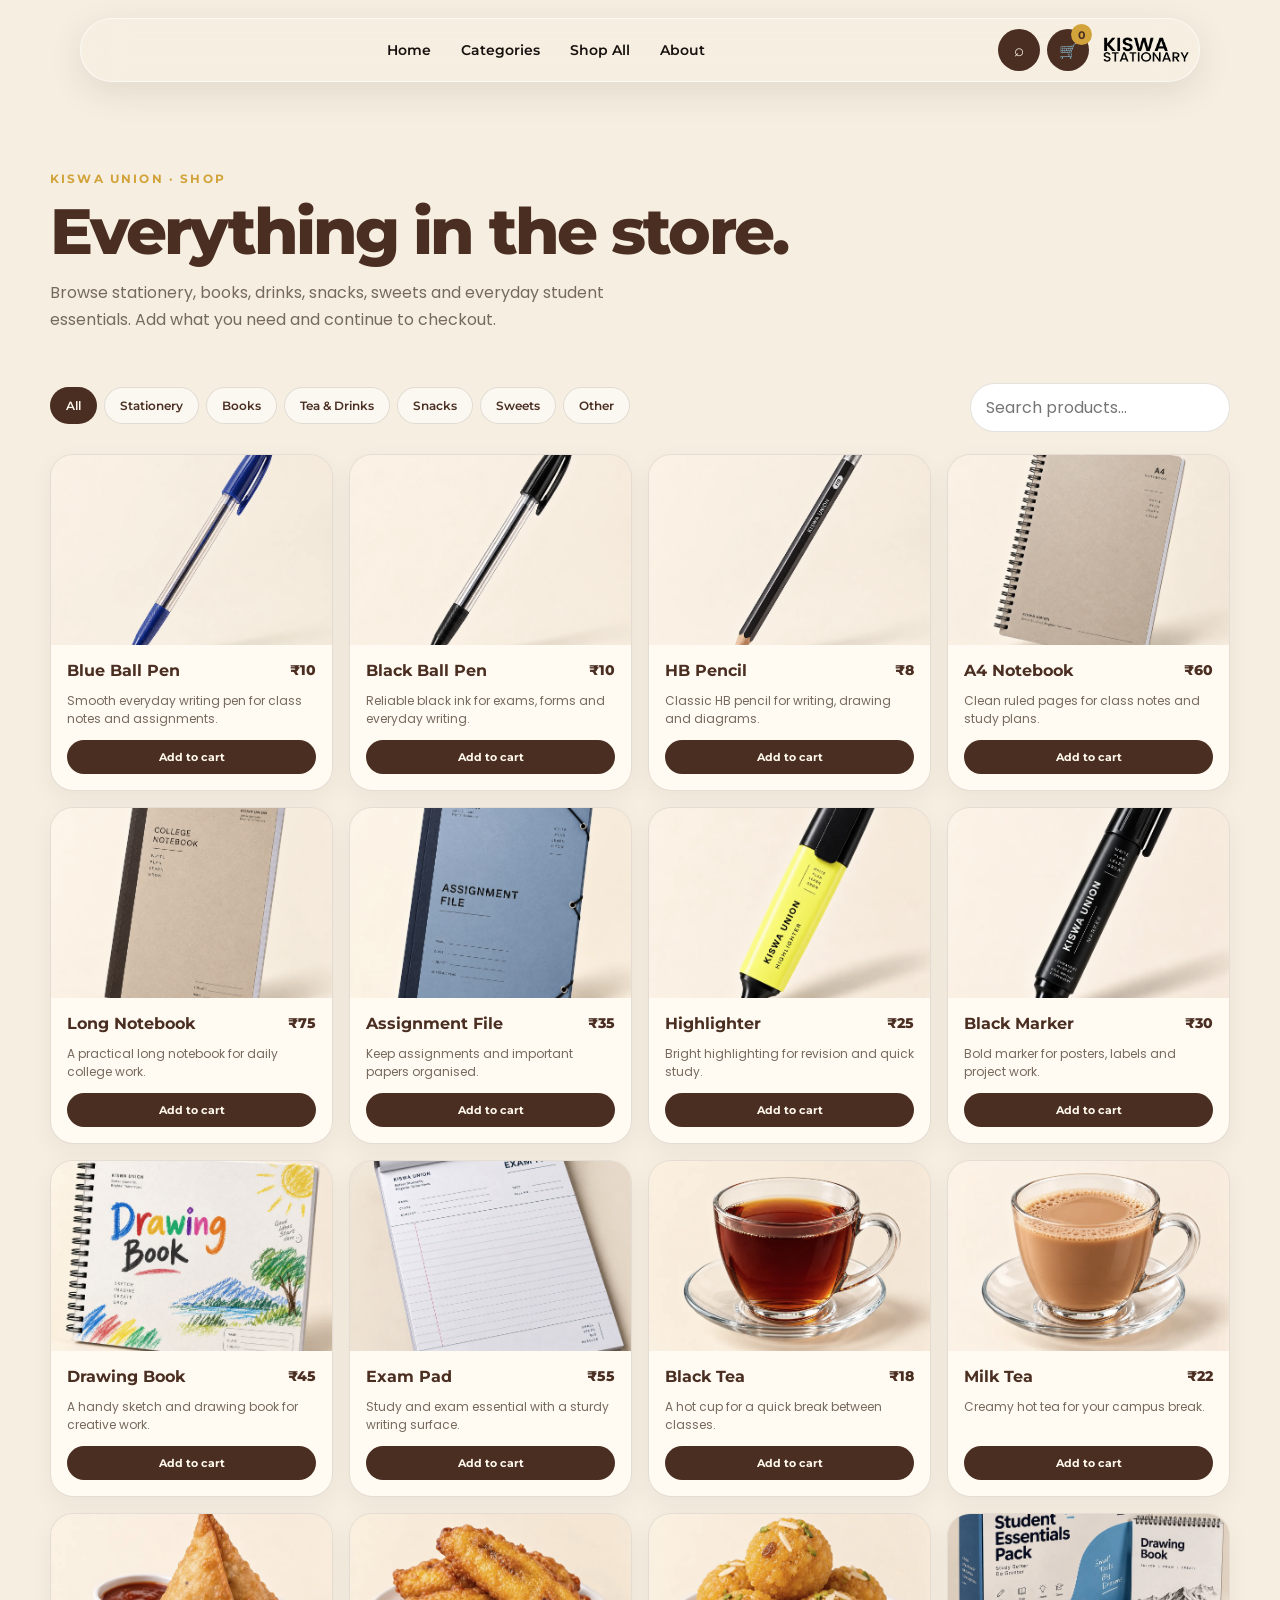
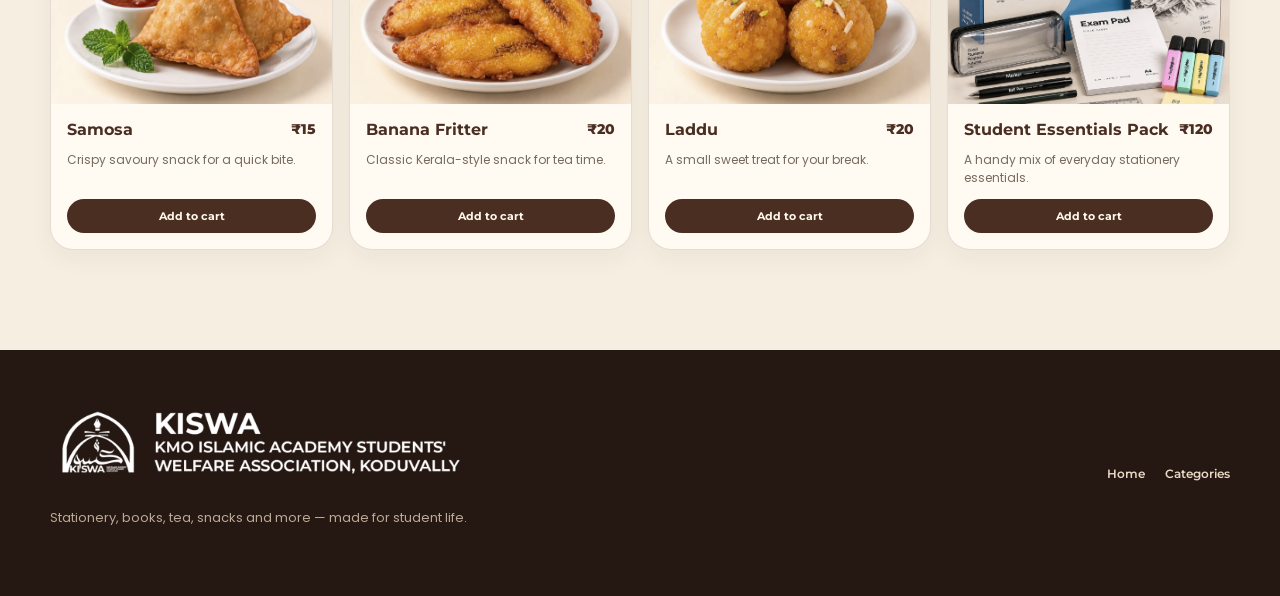
==== commit f3d58d56: "Update store.html" ====
--- a/store.html
+++ b/store.html
@@ -21,7 +21,7 @@
 <header class="site-header">
 
   <a class="brand" href="index.html" aria-label="Kiswa Union">
-    <img src="assets/images/logo.webp" alt="Kiswa Union">
+    <img src="assets/logo.png" alt="Kiswa Union">
   </a>
 
   <nav class="nav-links" id="storeNav">
@@ -95,7 +95,7 @@
 
   <div class="footer-brand">
 
-    <img src="assets/images/logo.webp" alt="Kiswa Union">
+    <img src="assets/kiswa logo.png" alt="Kiswa Union">
 
     <p>
       Stationery, books, tea, snacks and more — made for student life.
--- a/style.css
+++ b/style.css
@@ -896,3 +896,17 @@
   }
 
 }
+.kiswa-logo {
+  width: 90px;
+  height: 48px;
+  display: flex;
+  align-items: center;
+  justify-content: center;
+  flex-shrink: 0;
+}
+
+.kiswa-logo img {
+  width: 100%;
+  height: 100%;
+  object-fit: contain;
+}
